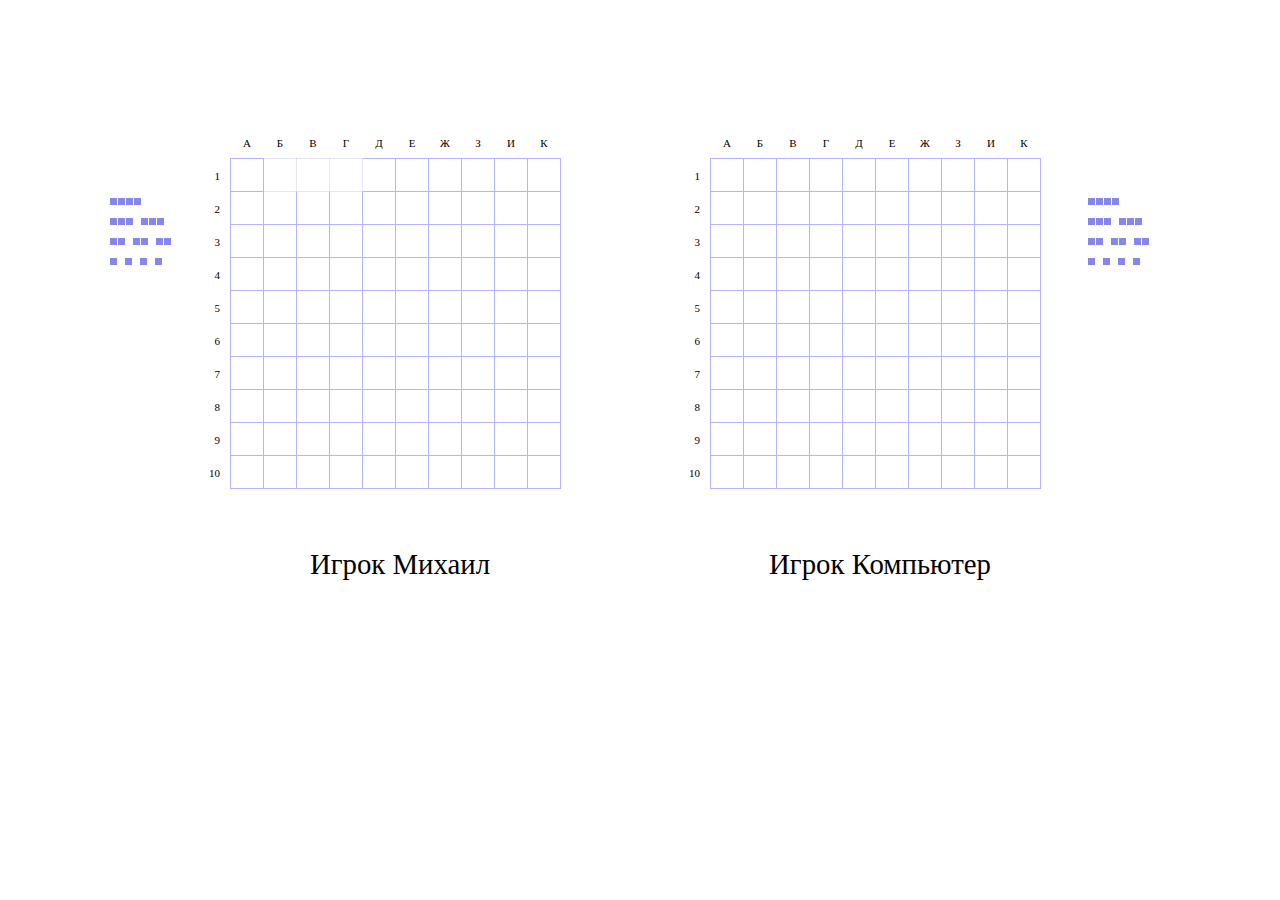
==== index.html @ 944bb1b9 "Сделана верстка полей и пометка убитых и не убитых клеток" ====
<!DOCTYPE html>
<html lang="ru">
<head>
    <meta charset="UTF-8">
    <title>Battleship</title>
    <link rel="stylesheet" href="component/main.css"/>
    <link rel="stylesheet" href="component/battlefield/battlefield.css"/>
    <link rel="stylesheet" href="component/ship/ship.css"/>
    <script src="component/battlefield/battlefield.js" ></script>
</head>
<body>
   <div class="body-wrap">
       <div class="battlefields">
       </div>
   </div>
<script>
    var elem = document.querySelector('.battlefields');
    var bf = new Battlefield({
         elem : elem,
         type: 'self'
    });

    bf.render();
    bf.setPlayerName('Михаил');
    var bf1 = new Battlefield({
        elem : elem,
        type: 'rival'
    });

    bf1.render();
    bf1.setPlayerName('Компьютер');
</script>
</body>
</html>
---- component/main.css ----
.body-wrap {
    min-width: 990px;
    max-width: 1080px;
    position: relative;
    margin: 0 auto;
    z-index: 1;
    background: #fff;
    min-height: 100%;
}
---- component/battlefield/battlefield.css ----
/* Поля для игры */
.battlefields{
    padding-top: 110px;
}

.battlefield {
    position: relative;
    display:inline-block;
}

.battlefield_self{
    float:left;
    margin-left: 130px;
}

.battlefield_rival{
    float:right;
    margin-right: 130px;
}

.battlefield__gap{
    display: inline-block;
    position: relative;
    margin: 40px 0;
}

.battlefield__table{
    margin: 0;
    border-collapse: collapse;
    cursor: default;
    display: inline-block;
    position: relative;
}

.battlefield__table-placeholder{
    min-width: 340px;
    min-height: 340px;
}

.battlefield-row{
    margin: 0;
    padding: 0;
    border: 0;
    font: inherit;
    vertical-align: baseline;
}

.battlefield__cell{
    cursor:pointer;
    border: 1px solid #B4B4FF;
    padding: 0;
}

.battlefield_self .battlefield__cell_busy {
    border-color: rgba(0,0,255,.1);
}

.battlefield__cell_miss{
    cursor: default;
    background-color: #cecece;
}

.battlefield__cell_hit{
    cursor: default;
}

.battlefield__cell-content{
    position: relative;
    height: 2em;
    width: 2em;
}

.battlefield__cell_hit .battlefield__cell-content .z:before{
    left: 50%;
    width: 2px;
    top: -25%;
    height: 150%;
    margin-top: 1px;
}
.battlefield__cell_hit .battlefield__cell-content .z:after{
    top: 50%;
    height: 2px;
    left: -25%;
    width: 150%;
    margin-left: -1px;
}

.battlefield__cell_hit .battlefield__cell-content .z:after,
.battlefield__cell_hit .battlefield__cell-content .z:before{
    content: "";
    position: absolute;
    z-index: -1;
    background: red;
    -webkit-transform: rotate(-45deg);
    -moz-transform: rotate(-45deg);
    -ms-transform: rotate(-45deg);
    transform: rotate(-45deg);
}

.battlefield__cell_miss .battlefield__cell-content .z {
    position: absolute;
    top: 50%;
    left: 50%;
    height: 4px;
    width: 4px;
    background: #333;
    border-radius: 50%;
    margin-top: -2px;
    margin-left: -2px;
}


.battlefield__label{
    font-size: 1.8em;
    position: relative;
    text-align: center;
    bottom: -10px;
}








/* Окно результатов сбоку */


.battlefield_self .battlefield-stat{
    left: -120px;
}

.battlefield_rival .battlefield-stat{
    right: -100px;
}

.battlefield-stat{
    position: absolute;
    top: 40px;
}

.ship-types{
    display: inline-block;
}

.ship {
    margin: 0 7px 13px 0;
    display: block;
    float: left;
}
.ship-type {
    overflow: hidden;
}

.ship:last-child {
    margin-right: 0;
}


.ship__killed .ship-part {
    background: #ea6565;
}

.ship-part {
    width: 7px;
    height: 7px;
    margin: 0 1px 0 0;
    background: #8686ec;
    display: block;
    float: left;
}


/* Боковые маркеры строк и столбоцов*/
.marker{
    position:absolute;
    font-size: 11px;
    z-index: -1;
}

.marker__row{
    left: -3em;
    width: 2em;
    text-align: right;
    top: 1em;
    height: 1em;
}

.marker__col{
    top: -2em;
    left: 0;
    width: 100%;
    text-align: center;
}
---- component/ship/ship.css ----
.ship-box {
    z-index: 2;
    left: 0;
    top: 0;
    border: 2px solid #00f;
    background: rgba(0,0,255,.05);
    position: absolute!important;
    margin: -2px;
}

.ship-box_done{
    border-color:red;
}

.ship-box_h{

}

.ship-box_v{

}
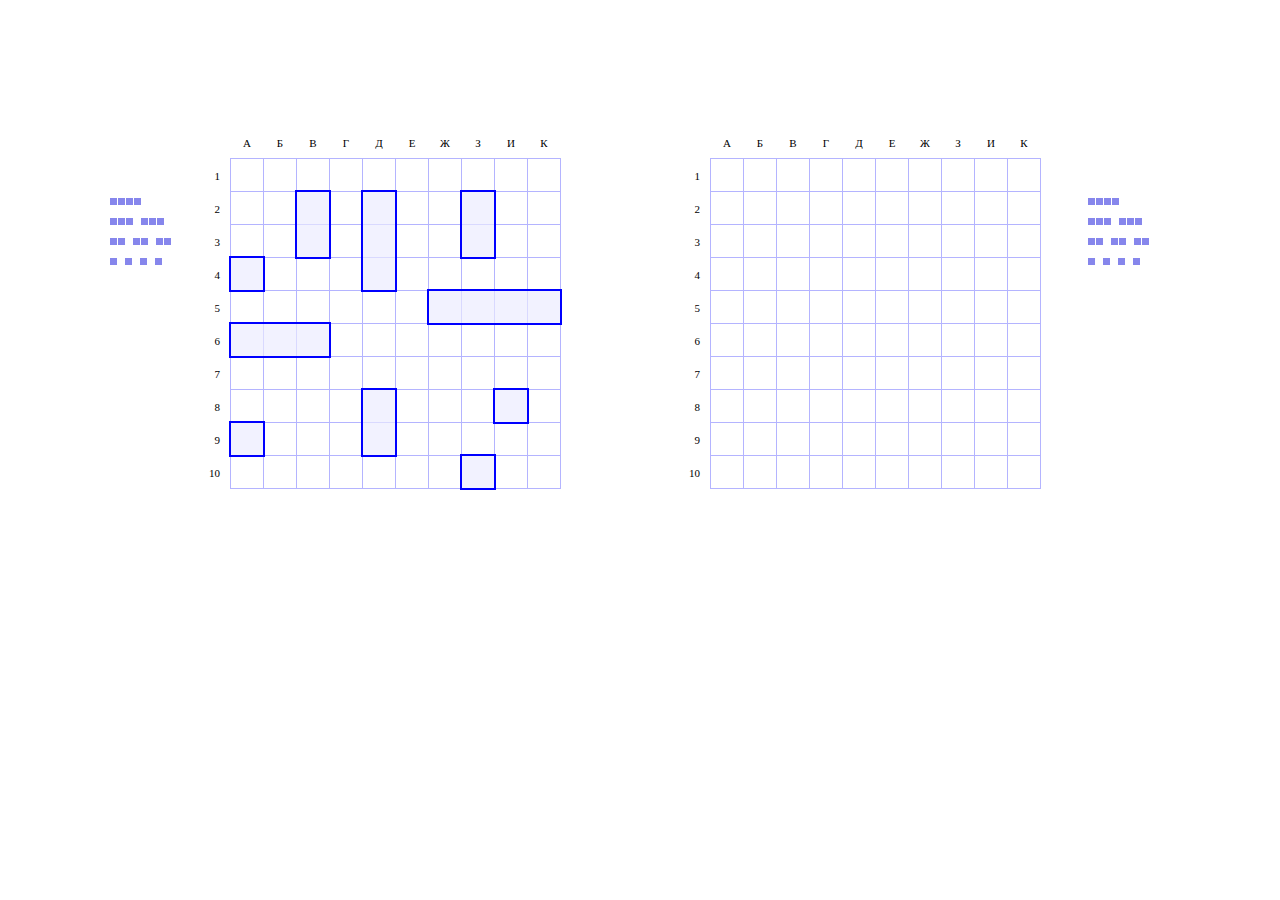
==== commit b75d9ff5: "Почти готово поле, робот не совсем правильно стреляет  по полю игрока." ====
--- a/index.html
+++ b/index.html
@@ -3,32 +3,19 @@
 <head>
     <meta charset="UTF-8">
     <title>Battleship</title>
-    <link rel="stylesheet" href="component/main.css"/>
     <link rel="stylesheet" href="component/battlefield/battlefield.css"/>
     <link rel="stylesheet" href="component/ship/ship.css"/>
-    <script src="component/battlefield/battlefield.js" ></script>
+    <link rel="stylesheet" href="component/main.css"/>
 </head>
 <body>
-   <div class="body-wrap">
-       <div class="battlefields">
-       </div>
-   </div>
+    <div class="body-wrap">
+    </div>
+   <script src="component/ship/ship.js" ></script>
+   <script src="component/battlefield/battlefield.js" ></script>
+   <script src="component/app/app.js" ></script>
 <script>
-    var elem = document.querySelector('.battlefields');
-    var bf = new Battlefield({
-         elem : elem,
-         type: 'self'
-    });
-
-    bf.render();
-    bf.setPlayerName('Михаил');
-    var bf1 = new Battlefield({
-        elem : elem,
-        type: 'rival'
-    });
-
-    bf1.render();
-    bf1.setPlayerName('Компьютер');
+    var app = new App(document.querySelector('.body-wrap'));
+    app.init();
 </script>
 </body>
 </html>--- a/component/battlefield/battlefield.css
+++ b/component/battlefield/battlefield.css
@@ -51,7 +51,7 @@
     padding: 0;
 }
 
-.battlefield_self .battlefield__cell_busy {
+.battlefield_self .battlefield__cell_busy{
     border-color: rgba(0,0,255,.1);
 }
 
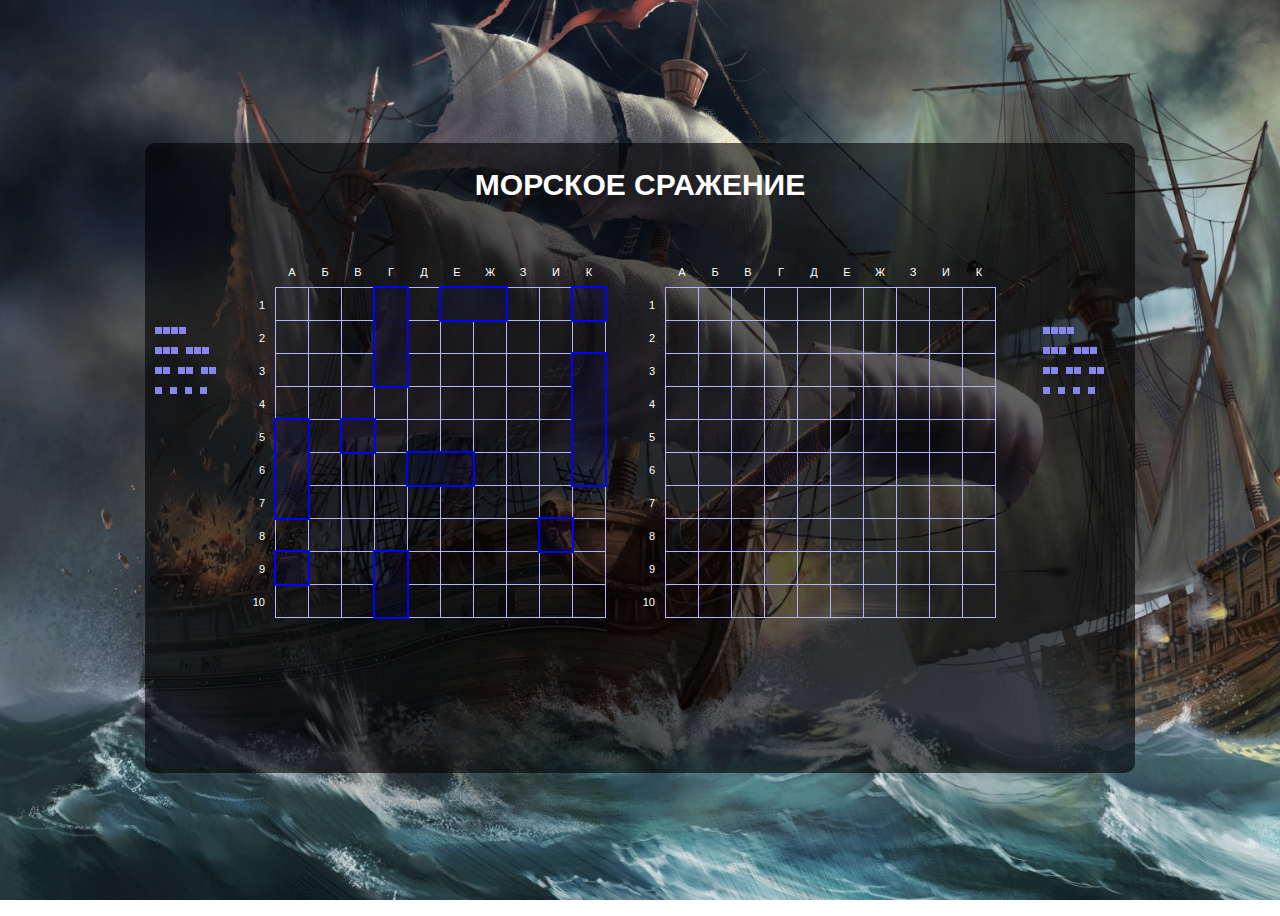
==== commit 15a144a7: "Добавлены новые стили" ====
--- a/index.html
+++ b/index.html
@@ -3,12 +3,15 @@
 <head>
     <meta charset="UTF-8">
     <title>Battleship</title>
+    <link href="https://fonts.googleapis.com/css?family=Roboto:100,100i,300,300i,400,400i,500,500i,700,700i,900,900i"
+          rel="stylesheet">
     <link rel="stylesheet" href="component/battlefield/battlefield.css"/>
     <link rel="stylesheet" href="component/ship/ship.css"/>
     <link rel="stylesheet" href="component/main.css"/>
 </head>
 <body>
     <div class="body-wrap">
+        <div class="body-wrap__header"><h2 class="body-wrap__h2">Морское сражение</h2></div>
     </div>
    <script src="component/ship/ship.js" ></script>
    <script src="component/battlefield/battlefield.js" ></script>
--- a/component/battlefield/battlefield.css
+++ b/component/battlefield/battlefield.css
@@ -1,6 +1,6 @@
 /* Поля для игры */
 .battlefields{
-    padding-top: 110px;
+    padding-top: 20px;
 }
 
 .battlefield {
--- a/component/main.css
+++ b/component/main.css
@@ -1,9 +1,46 @@
+body {
+    font-family: 'Roboto Regular', sans-serif;
+    background-image: url('../images/background.jpg');
+    background-size: cover;
+    background-attachment: fixed;
+    display: flex;
+    align-items: center;
+    justify-content: center;
+    height: 100vh;
+    color:#fff;
+}
+
 .body-wrap {
+    background: inherit;
     min-width: 990px;
     max-width: 1080px;
     position: relative;
     margin: 0 auto;
     z-index: 1;
-    background: #fff;
+    min-height: 70%;
+    overflow: hidden;
+    padding: 0 20px;
+
+}
+
+.body-wrap:before{
+    content: '';
+    min-width: 990px;
+    max-width: 1080px;
     min-height: 100%;
+    background: inherit;
+    position: absolute;
+    box-shadow: inset 0 0 0 700px rgba(0, 0, 0, 0.6);
+    border-radius: 10px;
+    z-index: -2;
+}
+
+.body-wrap__header{
+    text-align: center;
+    padding:0 20px;
+}
+
+.body-wrap__h2{
+    font-size: 30px;
+    text-transform: uppercase;
 }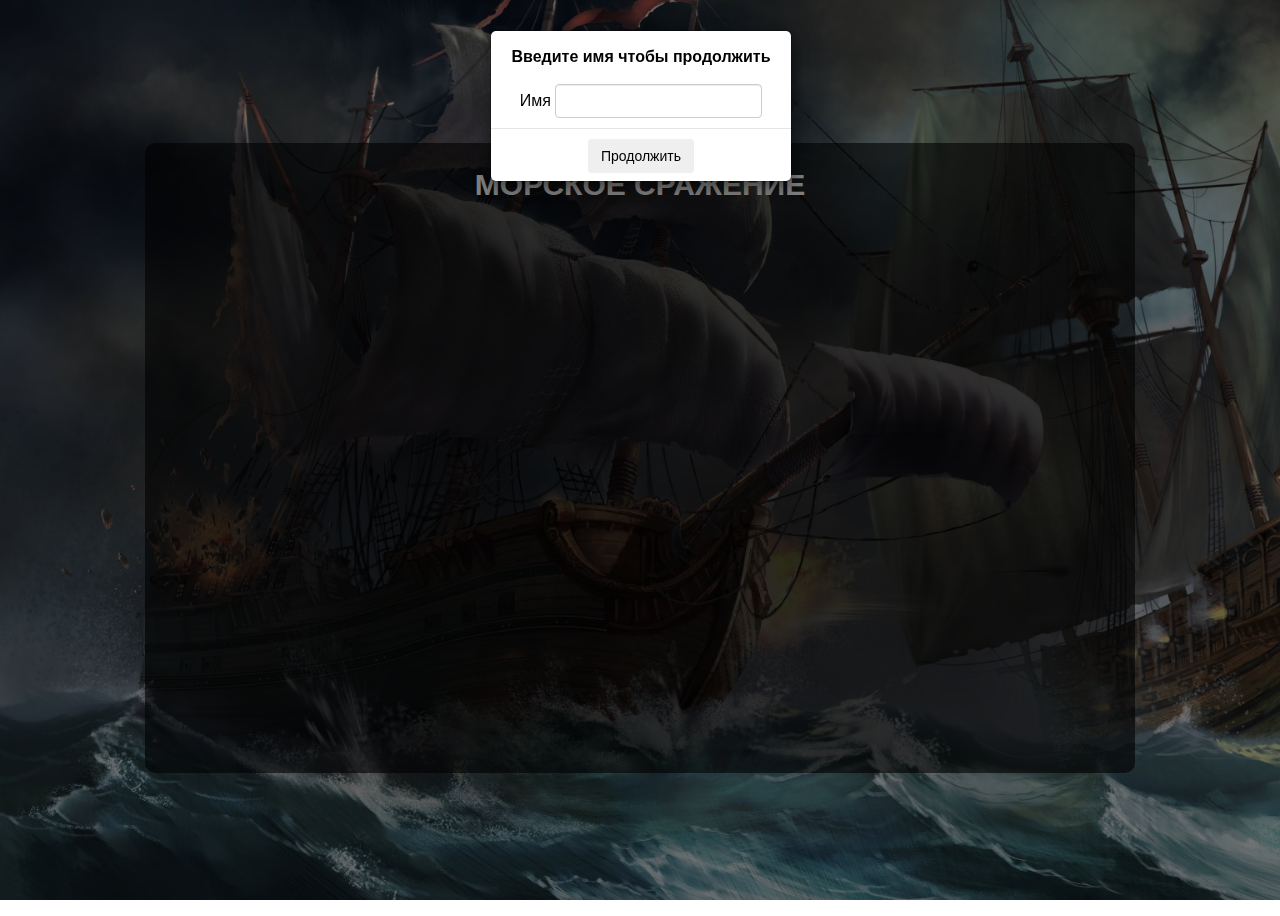
==== commit e41b540f: "Осталось добавить уведомление о победе" ====
--- a/index.html
+++ b/index.html
@@ -5,20 +5,47 @@
     <title>Battleship</title>
     <link href="https://fonts.googleapis.com/css?family=Roboto:100,100i,300,300i,400,400i,500,500i,700,700i,900,900i"
           rel="stylesheet">
+    <link rel="stylesheet" href="component/bootstrap/bootstrap.css"/>
     <link rel="stylesheet" href="component/battlefield/battlefield.css"/>
     <link rel="stylesheet" href="component/ship/ship.css"/>
     <link rel="stylesheet" href="component/main.css"/>
 </head>
 <body>
+<div class="modal fade bs-named-modal-sm" tabindex="-1" role="dialog" aria-labelledby="mySmallModalLabel">
+    <div class="modal-dialog modal-sm" role="document">
+        <div class="modal-content">
+            <h4 class="modal-title">Введите имя чтобы продолжить</h4>
+            <div class="modal-form">
+                <label for="name">Имя</label>
+                <input type="text" id="name"/>
+            </div>
+            <div class="modal-footer">
+                <button id="continue">Продолжить</button>
+            </div>
+
+        </div>
+    </div>
+</div>
+
     <div class="body-wrap">
         <div class="body-wrap__header"><h2 class="body-wrap__h2">Морское сражение</h2></div>
     </div>
    <script src="component/ship/ship.js" ></script>
    <script src="component/battlefield/battlefield.js" ></script>
    <script src="component/app/app.js" ></script>
+   <script src="component/bootstrap/jquery-3.3.1.min.js"></script>
+   <script src="component/bootstrap/bootstrap.min.js"></script>
 <script>
-    var app = new App(document.querySelector('.body-wrap'));
-    app.init();
+    $('.bs-named-modal-sm').modal('show');
+    $('#continue').on('click',function(){
+        var input =  $('#name').val();
+        if(input){
+            $('.bs-named-modal-sm').modal('hide');
+            var app = new App(document.querySelector('.body-wrap'),input);
+            app.init();
+
+        }
+    });
 </script>
 </body>
 </html>--- a/component/battlefield/battlefield.css
+++ b/component/battlefield/battlefield.css
@@ -114,7 +114,7 @@
     font-size: 1.8em;
     position: relative;
     text-align: center;
-    bottom: -10px;
+    bottom: 15px;
 }
 
 
@@ -128,7 +128,7 @@
 
 
 .battlefield_self .battlefield-stat{
-    left: -120px;
+    left: -100px;
 }
 
 .battlefield_rival .battlefield-stat{
--- a/component/main.css
+++ b/component/main.css
@@ -43,4 +43,51 @@
 .body-wrap__h2{
     font-size: 30px;
     text-transform: uppercase;
+}
+.modal-content{
+    width: 300px;
+    height: 150px;
+    color: black;
+    font-family: 'Roboto Regular', sans-serif;
+}
+.modal-title{
+    text-align: center;
+    padding:15px 0;
+
+}
+.modal-form{
+    text-align: center;
+    margin-bottom: 10px;
+}
+
+.modal-footer {
+    padding: 10px;
+    text-align: center;
+}
+input {
+    padding: 6px 12px;
+    font-size: 14px;
+    line-height: 1.42857143;
+    color: #555;
+    background-color: #fff;
+    background-image: none;
+    border: 1px solid #ccc;
+    border-radius: 4px;
+    -webkit-box-shadow: inset 0 1px 1px rgba(0, 0, 0, .075);
+    box-shadow: inset 0 1px 1px rgba(0, 0, 0, .075);
+}
+button{
+    display: inline-block;
+    padding: 6px 12px;
+    margin-bottom: 0;
+    font-size: 14px;
+    font-weight: 400;
+    line-height: 1.42857143;
+    text-align: center;
+    white-space: nowrap;
+    vertical-align: middle;
+    touch-action: manipulation;
+    cursor: pointer;
+    border: 1px solid transparent;
+    border-radius: 4px;
 }